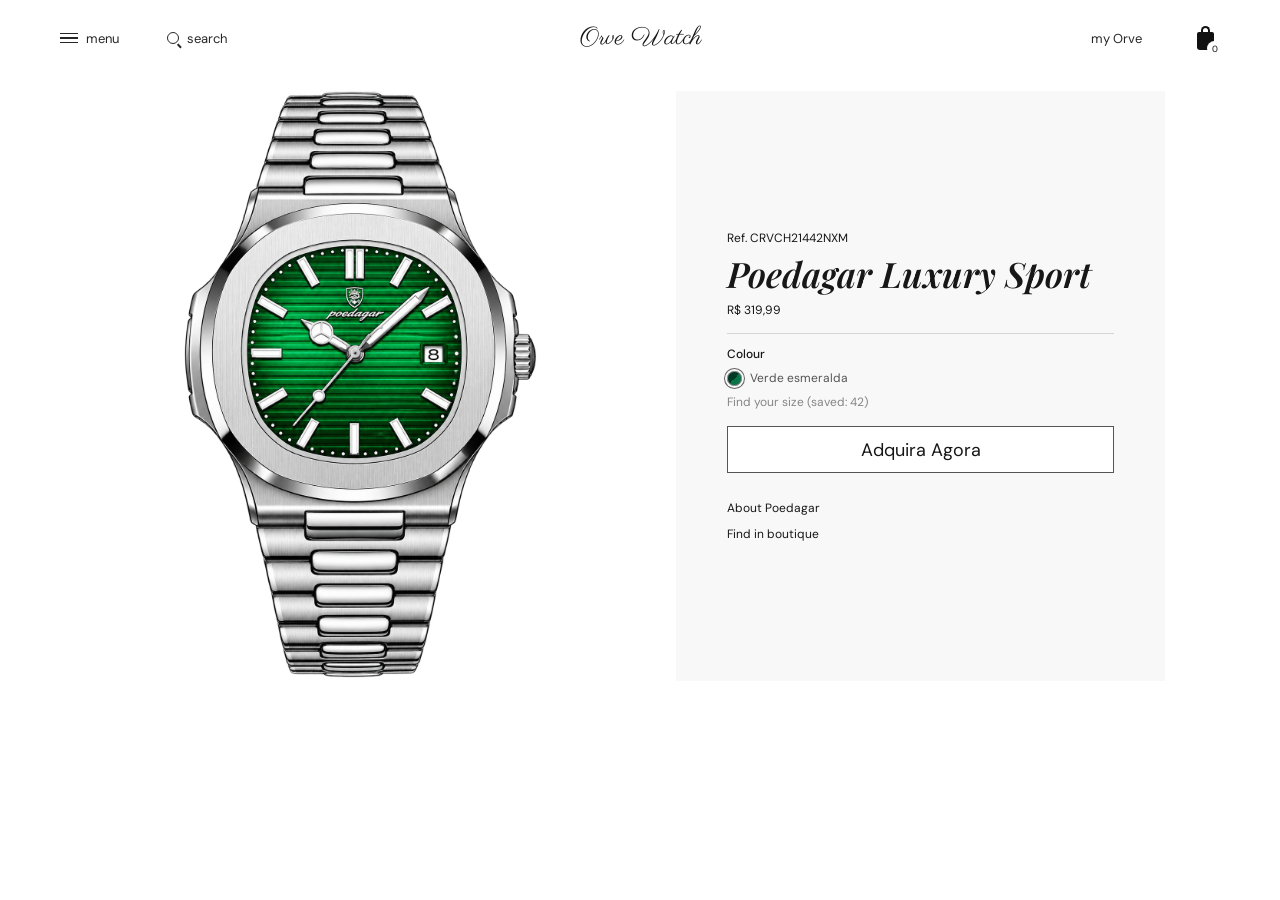
==== index.html @ 87cc63d9 "novas coisas" ====
<!DOCTYPE html>
<html lang="pt-BR">
<head>
    <meta charset="UTF-8">
    <meta name="viewport" content="width=device-width, initial-scale=1.0">
    <meta name="theme-color" content="#ffffff">
    <title>Orve Watch | Poedagar Luxury Sport</title>
    <link rel="preconnect" href="https://fonts.googleapis.com">
    <link rel="preconnect" href="https://fonts.gstatic.com" crossorigin>
    <link href="https://fonts.googleapis.com/css2?family=DM+Sans:wght@400;500;600&family=Parisienne&family=Playfair+Display:ital,wght@1,600&display=swap" rel="stylesheet">
    <link rel="stylesheet" href="./css/style.css">
    <script src="./js/main.js" defer></script>
</head>
<body>
    <header class="site-header">
        <nav class="header-group header-left" aria-label="Navegação principal">
            <button class="text-link menu-toggle" type="button" aria-expanded="false" aria-controls="menu-panel">
                <span class="menu-icon" aria-hidden="true"><i></i><i></i><i></i></span>
                <span>menu</span>
            </button>
            <button class="text-link search-toggle" type="button" aria-expanded="false" aria-controls="search-panel">
                <span class="search-icon" aria-hidden="true"></span>
                <span>search</span>
            </button>
        </nav>

        <a class="wordmark" href="#inicio" aria-label="Orve Watch, início">Orve Watch</a>

        <nav class="header-group header-right" aria-label="Conta e sacola">
            <a class="text-link account-link" href="#sobre">my Orve</a>
            <button class="bag-button" type="button" aria-label="Sacola, 0 itens">
                <span class="bag-icon" aria-hidden="true"></span>
                <span class="bag-count" aria-live="polite">0</span>
            </button>
        </nav>
    </header>

    <div class="utility-panel menu-panel" id="menu-panel" hidden>
        <a href="#produto">Relógios</a>
        <a href="#sobre">A marca Orve</a>
        <a href="#boutique">Encontre uma boutique</a>
    </div>
    <form class="utility-panel search-panel" id="search-panel" role="search" hidden>
        <label for="site-search">O que você está procurando?</label>
        <div class="search-field">
            <input id="site-search" name="q" type="search" placeholder="Buscar produtos">
            <button type="submit">Buscar</button>
        </div>
    </form>

    <main id="inicio">
        <section class="product-layout" id="produto" aria-label="Produto">
            <div class="product-visual" role="img" aria-label="Relógio Poedagar prateado com mostrador verde esmeralda"></div>

            <section class="product-info" aria-labelledby="product-title">
                <div class="product-copy">
                    <p class="reference">Ref. CRVCH21442NXM</p>
                    <h1 id="product-title">Poedagar Luxury Sport</h1>
                    <p class="price">R$ 319,99</p>

                    <div class="product-options">
                        <p class="option-label">Colour</p>
                        <button class="color-option" type="button" aria-label="Verde esmeralda, selecionado" aria-pressed="true">
                            <span class="color-swatch" aria-hidden="true"></span>
                            <span>Verde esmeralda</span>
                        </button>
                        <p class="size-note">Find your size (saved: 42)</p>
                    </div>

                    <button class="buy-button" type="button">Adquira Agora</button>
                    <p class="cart-feedback" role="status" aria-live="polite"></p>

                    <div class="product-links">
                        <a id="sobre" href="#sobre">About Poedagar</a>
                        <a id="boutique" href="#boutique">Find in boutique</a>
                    </div>
                </div>
            </section>
        </section>
    </main>
</body>
</html>
---- css/style.css ----
*,
*::before,
*::after {
    box-sizing: border-box;
}

:root {
    color: #171717;
    background: #fff;
    font-family: "DM Sans", sans-serif;
    font-synthesis: none;
    text-rendering: optimizeLegibility;
}

body {
    min-width: 320px;
    min-height: 100vh;
    margin: 0;
}

button,
input {
    font: inherit;
}

button,
a {
    -webkit-tap-highlight-color: transparent;
}

.site-header {
    position: relative;
    z-index: 2;
    display: grid;
    grid-template-columns: 1fr auto 1fr;
    align-items: center;
    width: min(100% - 72px, 1160px);
    height: 76px;
    margin: 0 auto;
}

.header-group {
    display: flex;
    align-items: center;
    gap: clamp(18px, 4vw, 48px);
}

.header-right {
    justify-content: flex-end;
}

.text-link,
.wordmark,
.product-links a {
    color: inherit;
    text-decoration: none;
}

.text-link {
    display: inline-flex;
    align-items: center;
    gap: 8px;
    padding: 8px 0;
    border: 0;
    background: transparent;
    color: #262626;
    cursor: pointer;
    font-size: 13px;
}

.text-link:hover,
.product-links a:hover {
    opacity: .62;
}

.menu-icon {
    display: grid;
    gap: 3px;
    width: 18px;
}

.menu-icon i {
    height: 1.5px;
    background: currentColor;
}

.search-icon {
    position: relative;
    width: 12px;
    height: 12px;
    border: 1.5px solid currentColor;
    border-radius: 50%;
}

.search-icon::after {
    position: absolute;
    right: -4px;
    bottom: -3px;
    width: 5px;
    height: 1.5px;
    background: currentColor;
    content: "";
    transform: rotate(48deg);
}

.wordmark {
    font-family: "Parisienne", cursive;
    font-size: 25px;
    line-height: 1;
}

.bag-button {
    position: relative;
    display: grid;
    width: 30px;
    height: 34px;
    place-items: center;
    padding: 0;
    border: 0;
    background: transparent;
    color: #111;
    cursor: pointer;
}

.bag-icon {
    position: relative;
    width: 17px;
    height: 18px;
    margin-top: 5px;
    border-radius: 2px 2px 3px 3px;
    background: currentColor;
}

.bag-icon::before {
    position: absolute;
    top: -6px;
    left: 4px;
    width: 9px;
    height: 10px;
    border: 2px solid currentColor;
    border-bottom: 0;
    border-radius: 8px 8px 0 0;
    content: "";
}

.bag-count {
    position: absolute;
    right: -2px;
    bottom: -1px;
    display: grid;
    width: 15px;
    height: 15px;
    place-items: center;
    border-radius: 50%;
    background: #fff;
    color: #111;
    font-size: 9px;
}

.utility-panel {
    position: absolute;
    z-index: 3;
    top: 66px;
    left: max(36px, calc((100% - 1160px) / 2));
    display: grid;
    gap: 14px;
    width: min(340px, calc(100vw - 40px));
    padding: 22px;
    border: 1px solid #e8e8e8;
    background: #fff;
    box-shadow: 0 12px 30px rgb(0 0 0 / 8%);
    font-size: 13px;
}

.utility-panel[hidden] {
    display: none;
}

.utility-panel a {
    color: inherit;
    text-decoration: none;
}

.search-panel {
    left: max(120px, calc((100% - 1000px) / 2));
}

.search-panel label {
    color: #666;
}

.search-field {
    display: flex;
    border-bottom: 1px solid #888;
}

.search-field input {
    min-width: 0;
    flex: 1;
    padding: 9px 0;
    border: 0;
    outline: 0;
}

.search-field button {
    border: 0;
    background: none;
    cursor: pointer;
}

main {
    width: min(100% - 72px, 1050px);
    margin: 15px auto 48px;
}

.product-layout {
    display: grid;
    grid-template-columns: 1fr 1fr;
    align-items: center;
    gap: clamp(28px, 6vw, 72px);
    min-height: min(74vh, 590px);
}

.product-visual {
    position: relative;
    width: 100%;
    height: min(74vh, 590px);
    min-height: 420px;
    overflow: hidden;
    background-color: #fff;
    background-image: url("../imagens/poedagar.png");
    background-repeat: no-repeat;
    background-position: center;
    background-size: contain;
}

.product-info {
    display: flex;
    min-height: min(74vh, 590px);
    align-items: center;
    padding: clamp(26px, 4vw, 54px);
    background: #f8f8f8;
}

.product-copy {
    width: 100%;
    max-width: 420px;
    margin: 0 auto;
}

.reference,
.price,
.option-label,
.size-note {
    margin: 0;
    font-size: 12px;
}

.reference {
    margin-bottom: 8px;
}

.product-info h1 {
    margin: 0 0 9px;
    font-family: "Playfair Display", Georgia, serif;
    font-size: clamp(25px, 3vw, 35px);
    font-style: italic;
    font-weight: 600;
    line-height: 1.14;
}

.price {
    padding-bottom: 15px;
    border-bottom: 1px solid #d5d5d5;
}

.product-options {
    display: grid;
    justify-items: start;
    gap: 8px;
    padding: 12px 0 16px;
}

.option-label {
    font-weight: 500;
}

.color-option {
    display: inline-flex;
    align-items: center;
    gap: 8px;
    padding: 0;
    border: 0;
    background: transparent;
    color: #555;
    cursor: pointer;
    font-size: 12px;
}

.color-swatch {
    width: 15px;
    height: 15px;
    border: 1px solid #777;
    border-radius: 50%;
    background: linear-gradient(135deg, #003a24 0 50%, #087448 50% 100%);
    box-shadow: 0 0 0 2px #f8f8f8, 0 0 0 3px #626262;
}

.size-note {
    color: #858585;
}

.buy-button {
    width: 100%;
    min-height: 47px;
    border: 1px solid #555;
    background: #fff;
    color: #171717;
    cursor: pointer;
    font-size: 18px;
    transition: background-color .18s ease, color .18s ease;
}

.buy-button:hover {
    background: #171717;
    color: #fff;
}

.cart-feedback {
    min-height: 17px;
    margin: 7px 0 0;
    color: #276343;
    font-size: 11px;
}

.product-links {
    display: grid;
    justify-items: start;
    gap: 10px;
    margin-top: 3px;
    font-size: 12px;
}

:focus-visible {
    outline: 2px solid #276343;
    outline-offset: 4px;
}

@media (max-width: 700px) {
    .site-header {
        width: calc(100% - 36px);
        height: 66px;
    }

    .header-group {
        gap: 14px;
    }

    .text-link {
        font-size: 12px;
    }

    .search-toggle span:last-child,
    .account-link {
        display: none;
    }

    .wordmark {
        font-size: 22px;
    }

    main {
        width: 100%;
        margin: 0 auto 32px;
    }

    .product-layout {
        grid-template-columns: 1fr;
        gap: 0;
        min-height: 0;
    }

    .product-visual {
        height: min(58vh, 460px);
        min-height: 310px;
        background-position: center;
        background-size: contain;
    }

    .product-info {
        min-height: 0;
        padding: 30px max(24px, 8vw) 34px;
    }

    .product-copy {
        max-width: 520px;
    }

    .product-info h1 {
        font-size: 29px;
    }

    .utility-panel {
        top: 58px;
        left: 18px;
    }
}

@media (prefers-reduced-motion: reduce) {
    *,
    *::before,
    *::after {
        scroll-behavior: auto !important;
        transition-duration: .01ms !important;
    }
}
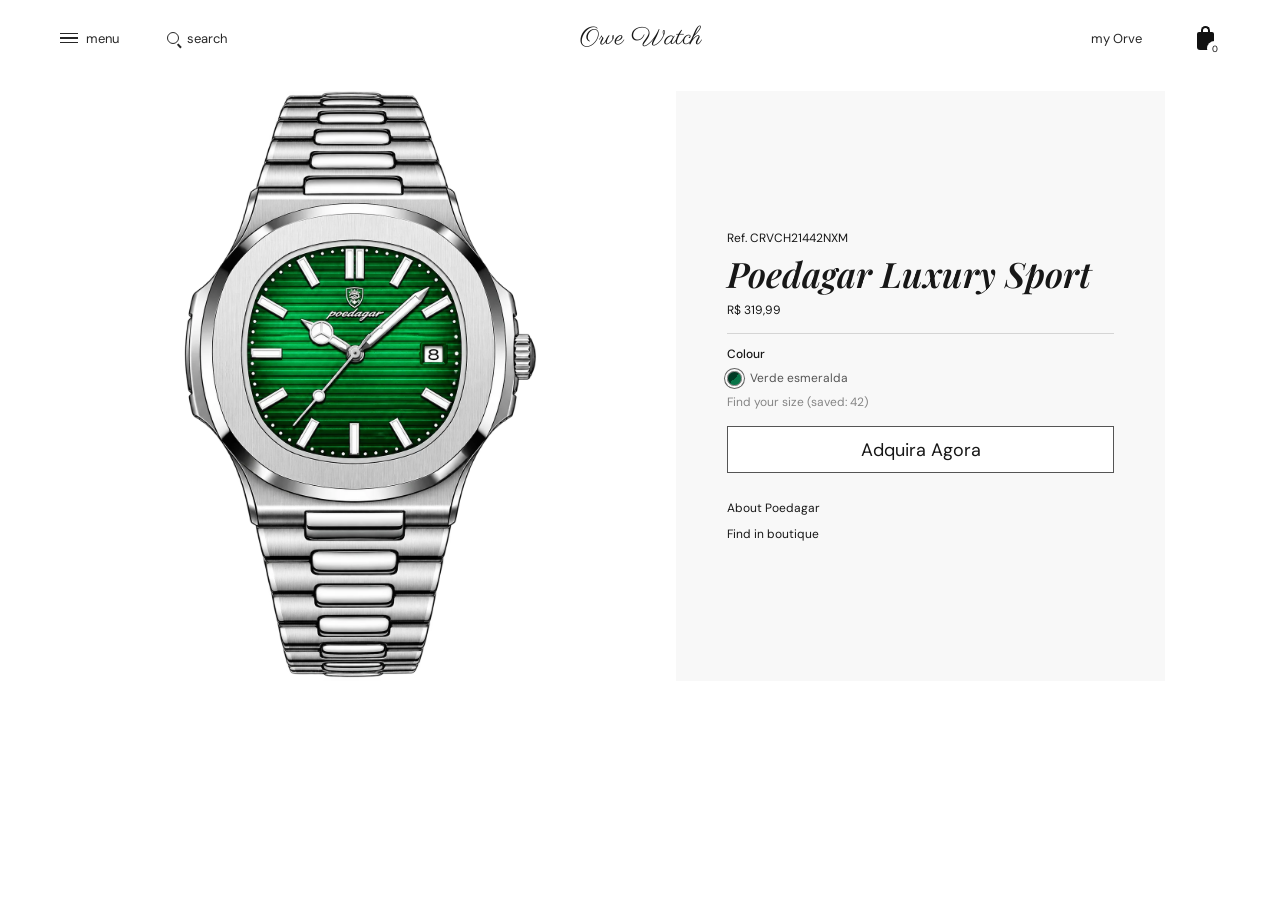
==== commit 95bd1571: "new" ====
--- a/index.html
+++ b/index.html
@@ -9,7 +9,7 @@
     <link rel="preconnect" href="https://fonts.gstatic.com" crossorigin>
     <link href="https://fonts.googleapis.com/css2?family=DM+Sans:wght@400;500;600&family=Parisienne&family=Playfair+Display:ital,wght@1,600&display=swap" rel="stylesheet">
     <link rel="stylesheet" href="./css/style.css">
-    <script src="./js/main.js" defer></script>
+    <script type="module" src="./js/main.js"></script>
 </head>
 <body>
     <header class="site-header">
@@ -60,7 +60,7 @@
 
                     <div class="product-options">
                         <p class="option-label">Colour</p>
-                        <button class="color-option" type="button" aria-label="Verde esmeralda, selecionado" aria-pressed="true">
+                        <button class="color-option" type="button" data-variant="Verde esmeralda" aria-label="Verde esmeralda, selecionado" aria-pressed="true">
                             <span class="color-swatch" aria-hidden="true"></span>
                             <span>Verde esmeralda</span>
                         </button>
--- a/css/style.css
+++ b/css/style.css
@@ -228,7 +228,7 @@
     min-height: 420px;
     overflow: hidden;
     background-color: #fff;
-    background-image: url("../imagens/poedagar.png");
+    background-image: url("../imagens/Greenpoedagar.webp");
     background-repeat: no-repeat;
     background-position: center;
     background-size: contain;
